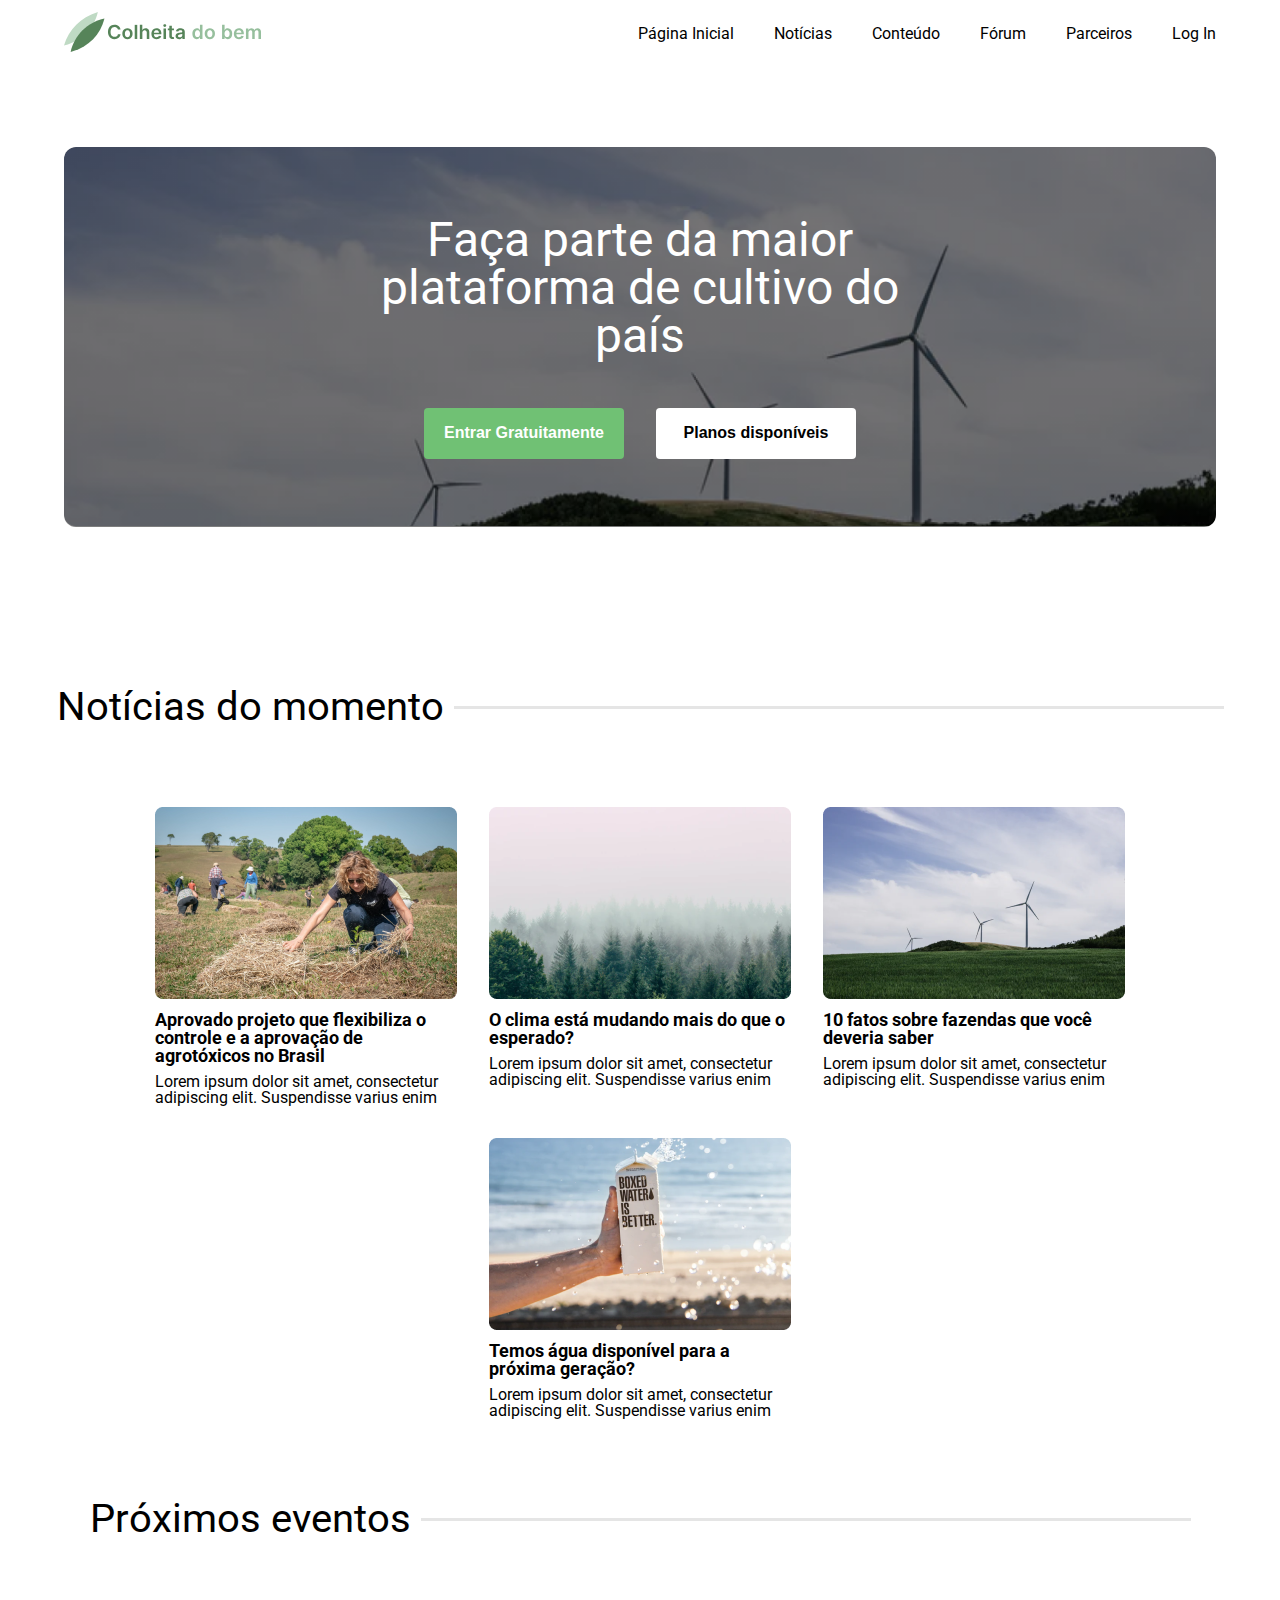
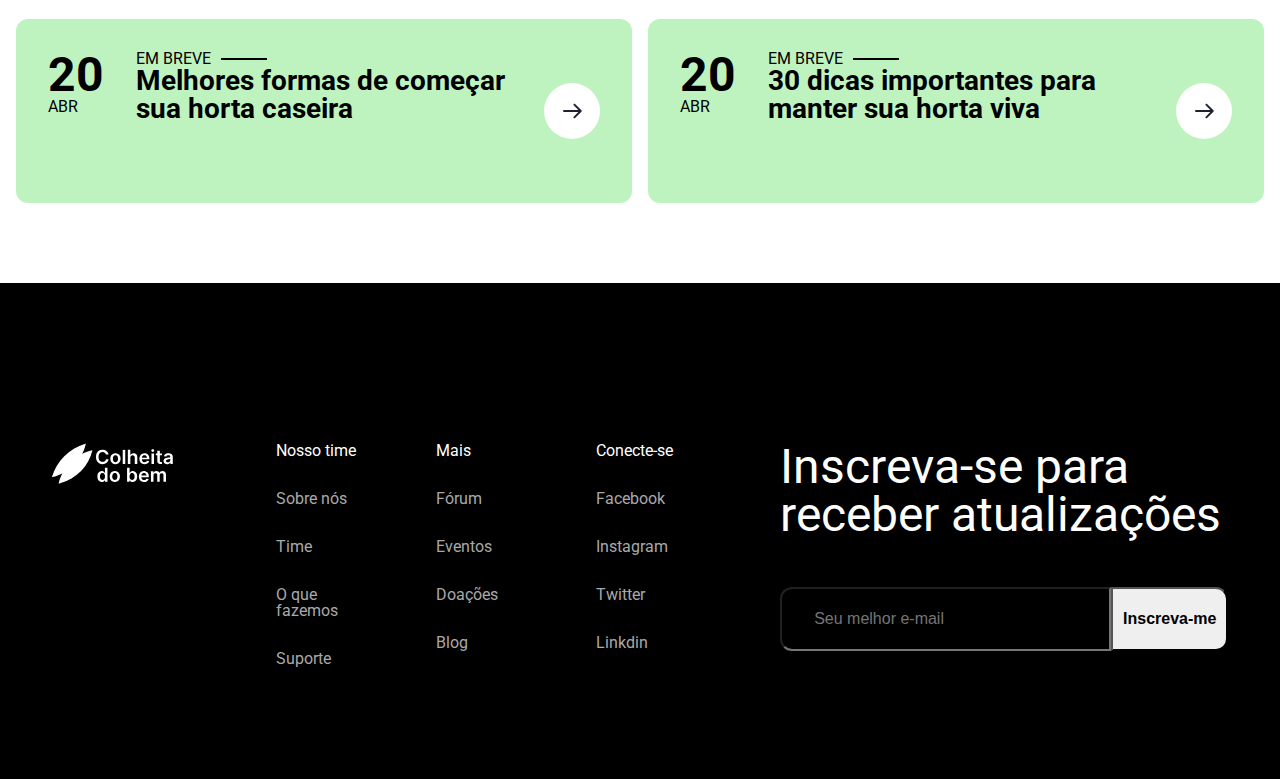
==== pages/about.html @ 33fb3754 "menu hamburger" ====
<!DOCTYPE html>
<html lang="pt-br">

<head>
    <meta charset="UTF-8">
    <meta http-equiv="X-UA-Compatible" content="IE=edge">
    <meta name="viewport" content="width=device-width, initial-scale=1.0">
    <title>Colheita do Bem</title>
    <link rel="preconnect" href="https://fonts.googleapis.com">
    <link rel="preconnect" href="https://fonts.gstatic.com" crossorigin>
    <link href="https://fonts.googleapis.com/css2?family=Roboto:ital,wght@0,300;0,700;1,300;1,700&display=swap"
        rel="stylesheet">
    <link rel="stylesheet" href="../style/reset.css">
    <link rel="stylesheet" href="../style/style.css">
    <link rel="stylesheet" href="../style/media.css">

</head>

<body>
    <section class="header">
        <header>
            <div class="logo">
                <img src="../assets/logo.svg" alt="Colheita do Bem">
            </div>
            <nav class="header__menu__wrapper">
                <ul class="header__menu">
                    <li class="header__menu__item">
                        <a href="../index.html">
                            Página Inicial
                        </a>    
                    </li>

                    <li class="header__menu__item">
                        <a href="">
                            Notícias
                        </a>
                      </li>

                    <li class="header__menu__item">
                        <a href="">
                            Conteúdo
                        </a>
                      </li>

                    <li class="header__menu__item">
                        <a href="">
                            Fórum
                        </a>
                      </li>

                    <li class="header__menu__item">
                        <a href="">
                            Parceiros
                        </a>
                      </li>

                    <a href="">
                        <li class="header__menu__item login">Log In</li>
                    </a>

                </ul>
            </nav>
            <nav class="hamburguer">
                <svg viewBox="0 0 100 80" width="20" height="20">
                    <rect width="100" height="10"></rect>
                    <rect y="30" width="100" height="10"></rect>
                    <rect y="60" width="100" height="10"></rect>
                </svg>
            </nav>
        </header>
    </section>
    <section class="planos__wrapper">
        <div class="planos">
            <h1>Faça parte da maior plataforma de cultivo do país</h1>
            <div class="planos__botoes">
                <button>
                    Entrar Gratuitamente
                </button>
                <button>
                    Planos disponíveis
                </button>
            </div>
        </div>
    </section>
    <section class="noticias__wrapper">
        <div class="noticias__header">
            <h1>
                Notícias do momento
            </h1>
            <hr width="60%" color="#E5E5E5">
        </div>
        <div class="noticias__thumb">
            <ul>
                <li>
                    <a href="">
                        <img src="../assets/thumbnail1.png" alt="">
                        <h2>Aprovado projeto que flexibiliza o controle e a aprovação de agrotóxicos no Brasil</h2>
                        <p>Lorem ipsum dolor sit amet, consectetur adipiscing elit. Suspendisse varius enim</p>
                    </a>
                </li>
                <li>
                    <a href="">
                        <img src="../assets/thumbnail2.png" alt="">
                        <h2>O clima está mudando mais do que o esperado? </h2>
                        <p>Lorem ipsum dolor sit amet, consectetur adipiscing elit. Suspendisse varius enim</p>
                    </a>
                </li>
                <li>
                    <a href="">
                        <img src="../assets/thumbnail3.png" alt="">
                        <h2>10 fatos sobre fazendas que você deveria saber</h2>
                        <p>Lorem ipsum dolor sit amet, consectetur adipiscing elit. Suspendisse varius enim</p>
                    </a>
                </li>
                <li>
                    <a href="">
                        <img src="../assets/thumbnail4.png" alt="">
                        <h2>Temos água disponível para a próxima geração?</h2>
                        <p>Lorem ipsum dolor sit amet, consectetur adipiscing elit. Suspendisse varius enim</p>
                    </a>
                </li>
            </ul>
        </div>
    </section>
    <section class="eventos__wrapper">
        <div class="eventos">
            <h1>
                Próximos eventos
            </h1>
            <hr width="60%" color="#E5E5E5">
        </div>
        <div class="eventos__cards">
            <div class="evento__cards__item">
                <div class="card__data">
                    <p class="card__data__dia">20</p>
                    <p class="card__data__mes">ABR</p>
                </div>
                <div class="card__evento">
                    <div class="embreve">
                        <p>EM BREVE</p>
                        <hr width="44px" color="#000">
                    </div>
                    <h2>Melhores formas de começar sua horta caseira</h2>
                </div>
                <div class="card__botao">
                    <img src="../assets/arrow-button.svg" alt="">
                </div>
            </div>
            <div class="evento__cards__item">
                <div class="card__data">
                    <p class="card__data__dia">20</p>
                    <p class="card__data__mes">ABR</p>
                </div>
                <div class="card__evento">
                    <div class="embreve">
                        <p>EM BREVE</p>
                        <hr width="44px" color="#000">
                    </div>
                    <h2>30 dicas importantes para manter sua horta viva</h2>
                </div>
                <div class="card__botao">
                    <img src="../assets/arrow-button.svg" alt="">
                </div>
            </div>
        </div>
    </section>
    <section class="footer">
        <div class="logo">
            <img src="../assets/logo-branco.svg" alt="">
        </div>
        <div class="mapa">
            <ul>
                <li>Nosso time</li>
                <li>Sobre nós</li>
                <li>Time</li>
                <li>O que fazemos</li>
                <li>Suporte</li>
            </ul>
            <ul>
                <li>Mais</li>
                <li>Fórum</li>
                <li>Eventos</li>
                <li>Doações</li>
                <li>Blog</li>
            </ul>
            <ul>
                <li>Conecte-se</li>
                <li>Facebook</li>
                <li>Instagram</li>
                <li>Twitter</li>
                <li>Linkdin</li>
            </ul>
        </div>
        <div class="newsletter">
            <h2>Inscreva-se para receber atualizações</h2>
            <div class="input">
                <input type="text" placeholder="Seu melhor e-mail">
                <button>Inscreva-me</button>
            </div>
        </div>
    </section>
</body>

</html>
---- style/style.css ----
body {
    font-family: 'Roboto', sans-serif;
}

.hamburguer,
.parallax_sobre-nos {
    display: none;
}

header {
    display: flex;
    width: 90%;
    height: 67px;
    justify-content: space-between;
    align-items: center;

}

.header {
    display: flex;
    justify-content: center;
}

.header__menu {
    display: flex;
    gap: 40px;
}

.header__menu__item {
    text-decoration: none;
    list-style: none;
    display: flex;
    align-items: center;
}

.header__menu__item.login a {
    background-color: black;
    color: #FFF;
    margin: 5px;
    border-radius: 5px;
    width: 104px;
    height: 43px;
    justify-content: center;
    align-items: center;

}

/* HERO */
.hero__wrapper {
    background-image: url('../assets/bg_image.png');
    height: 650px;
    background-size: cover;
    background-repeat: no-repeat;
    display: flex;
    flex-direction: column;
    justify-content: space-between;
    padding: 10em 5em;

}

.hero h1 {
    font-size: 64px;
    width: 640px;
    color: #FFF;
    font-weight: 700;
    margin-bottom: 100px;
}

.hero button {
    font-size: 16px;
    width: 164px;
    height: 51px;
    font-family: 'Roboto';
    border-radius: 4px;
}

.hero .hero__buttons {
    display: flex;
}

.hero button.play_video {
    background: none;
    color: #FFF;
    border: none;
    display: inline-flex;
    align-items: center;
    justify-content: center;
    gap: 4px;

}

.hero__line {
    display: flex;
    color: #FFF;
}

/* SOBRE NÓS  e APLICATIVO*/
.sobre-nos__wrapper,
.aplicativo__wrapper,
.aulas__wrapper,
.dashboard__wrapper,
.planos__wrapper {
    display: flex;
    justify-content: center;
    gap: 5%;
    padding: 5em 1em 5em 0;
    align-items: center;
}

.sobre-nos,
.aplicativo,
.aulas,
.dashboard {
    display: flex;
    height: fit-content;
    width: 60%;
}

.sobre-nos__textos h3,
.aplicativo__textos h3,
.aulas__textos h3 {
    font-size: 16px;
    font-weight: 700;
    margin-bottom: 32px;
}

.sobre-nos__textos h1,
.aplicativo__textos h1,
.aulas__textos h1,
.dashboard__textos h1 {
    font-size: 48px;
    font-weight: 700;
    margin-bottom: 32px;
}

.sobre-nos__textos p,
.aplicativo__textos p,
.aulas__textos p,
.dashboard__textos p {
    font-size: 16px;
}

.sobre-nos__textos button,
.aulas__textos button,
.planos__botoes button {
    background: #70C174;
    color: #FFF;
    border: none;
    width: 149px;
    height: 51px;
    font-size: 16px;
    border-radius: 4px;
    margin-top: 48px;
}

.sobre-nos__imagem,
.aplicativo__imagem,
.aulas__imagem,
.dashboard__imagem {
    display: flex;
}

.sobre-nos__imagem img,
.aplicativo__imagem img,
.dashboard__imagem img {
    width: 100%;
}

.aplicativo__wrapper {
    background-color: #EFF7F2;
    ;
}

.aplicativo__textos ul {
    border-left: 2px solid grey;
    display: flex;
    gap: 20px;
    flex-direction: column;
    padding-left: 10px;
}

.aplicativo__textos img {
    color: #FFF;
    background-color: #83D187;
    height: 18px;
    padding: 5px;
    border-radius: 4px;
}

.aplicativo__textos li {
    display: flex;
    gap: 10px;
}

.aplicativo__textos__item h4 {
    font-weight: 700;
    font-size: 24px;
}

.aplicativo__textos__item span {
    font-size: 16px;
}

.aplicativo__textos h1 {
    margin-bottom: 74px;
}

.aplicativo__textos p {
    margin-bottom: 32px;
}

.respiro {
    margin-right: 4px;
}

.aulas__textos ul {
    display: flex;
    gap: 10px;
}

.aulas__textos li {
    color: #FFF;
}

.aulas__textos h1 {
    width: 60%;
}

.aula1 {
    background-image: linear-gradient(rgba(0, 0, 0, 0.5),
            rgba(0, 0, 0, 0.5)), url(../assets/aula1.png);
}

.aula2 {
    background-image: linear-gradient(rgba(0, 0, 0, 0.5),
            rgba(0, 0, 0, 0.5)), url(../assets/aula2.png);
}

.aula3 {
    background-image: linear-gradient(rgba(0, 0, 0, 0.5),
            rgba(0, 0, 0, 0.5)), url(../assets/aula3.png);
}

.aulas {
    width: 90%;
}

.aulas__textos__item {
    border-radius: 5px;
    background-size: cover;
    background-repeat: no-repeat;
    height: 421px;
    padding: 6em 4em;
    display: flex;
    flex-direction: column;
    justify-content: space-evenly;
}

.aulas__textos__item h4 {
    font-size: 28px;
    font-weight: 700;
    margin-bottom: 16px;
}

.aulas__textos__item p {
    font-size: 16px;
}

/* DASHBOARD */
.dashboard__wrapper {
    background-color: #000;
    color: #FFF;
    justify-content: space-between;
}

.dashboard {
    justify-content: space-around;
    width: 100%;
}

.dashboard__textos {
    display: flex;
    flex-direction: column;
    justify-content: space-evenly;
}

.dashboard__textos p {
    width: 80%;
    color: grey;
}

.dashboard__textos ul {
    display: flex;
    flex-wrap: wrap;
    width: 80%;
    gap: 2em;
}

.dashboard__textos li {
    display: flex;
    align-items: center;
    margin: 1em 0;
}

.dashboard___item__spam {
    width: 16px;
    height: 16px;
    border-radius: 5px;
}

.spam1 {
    background-color: #70C174;
}

.spam2 {
    background-color: #AC94F1;
}

.spam3 {
    background-color: #F9CF64;
}

.spam4 {
    background-color: #F38FBF;
}

.spam5 {
    background-color: #FFF0CA;
    ;
}

/* PLANOS */
.planos__wrapper {
    width: 100%;
}

.planos {
    background-image: linear-gradient(rgba(0, 0, 0, 0.5),
            rgba(0, 0, 0, 0.5)), url('../assets/foto_planos.png');
    width: 1280px;
    height: 380px;
    display: flex;
    flex-direction: column;
    justify-content: center;
    align-items: center;
    border-radius: 12px;
    width: 90%;
    background-size: cover;
    background-repeat: no-repeat;
}

.planos h1 {
    font-size: 48px;
    color: #FFF;
    width: 50%;
    text-align: center;
}

.planos__botoes {
    display: flex;
    gap: 2em;
}

.planos__botoes button {
    font-weight: 700;
    width: 200px;
    height: 51px;
}

.planos__botoes button:last-child {
    background-color: #FFF;
    color: #000;
    width: 200px;
    height: 51px;
}

.planos__botoes button {
    font-weight: 700;
    width: 200px;
    height: 51px;
}

/* NOTICIAS */
.noticias__header,
.eventos {
    display: flex;
    justify-content: center;
    align-items: center;
    gap: 10px;
    margin: 5em 0;
}

.noticias__header h1,
.eventos h1 {
    font-size: 40px;
}

.noticias__header hr,
.eventos hr {
    height: 1px;
    display: flex;
    justify-content: center;
    align-items: center;
    margin: 0;
}

.noticias__thumb ul {
    display: flex;
    gap: 2em;
    justify-content: center;
    flex-wrap: wrap;
}

.noticias__thumb ul li {
    width: 302px;
}

.noticias__thumb ul li a, .sobre-nos__textos a, .header__menu a{
    text-decoration: none;
    color: #000;
}
.header__menu a{
    display: flex;
}

.noticias__thumb ul li a h2 {
    font-weight: 700;
    font-size: 18px;
    margin: 0.5em 0;
}

/* EVENTOS */
.eventos__wrapper {
    margin-bottom: 5em;
}

.eventos__cards {
    display: flex;
    justify-content: space-evenly;
    gap: 1em;
    margin: 1em;
}

.evento__cards__item {
    background-color: #BEF3C0;
    width: 620px;
    height: 120px;
    display: flex;
    justify-content: space-around;
    align-content: center;
    padding: 2em;
    gap: 2em;
    border-radius: 12px;
}

.card__botao {
    align-items: center;
    display: flex;
}

.card__data__dia {
    font-size: 48px;
    font-weight: 700;
}

.card__data__mes {
    font-size: 16px;
}

.card__evento .embreve {
    display: flex;
    align-items: center;
    gap: 10px;
}

.card__evento .embreve p {
    font-size: 16px;
}

.card__evento h2 {
    font-size: 28px;
    font-weight: 700;
}

.embreve hr {
    margin: 0;
}

/* FOOTER */
.footer {
    background: #000;
    color: white;
    display: flex;
    justify-content: space-around;
    padding-bottom: 5em;
    align-items: flex-start;
    padding-top: 10em;
}

.mapa {
    display: flex;
    gap: 5em;
    color: darkgrey;
}

.mapa ul li:first-child {
    color: #FFF;
}

.mapa ul li {
    margin-bottom: 2em;
    width: 80px;
}

.newsletter {
    width: 35%;
}

.newsletter h2 {
    font-size: 48px;
}

.newsletter .input {
    width: 100%;
    height: 64px;
    display: flex;
    margin: 3em 0;
}

.newsletter input {
    width: 350px;
    background: none;
    padding: 0 2em;
    border-radius: 12px 0 0 12px;
    font-size: 16px;
}

.newsletter button {
    width: 150px;
    border-radius: 0 12px 12px 0;
    font-size: 16px;
    font-weight: 700;
}
---- style/media.css ----
@media (max-width: 1199px) {
    .footer {
        margin: 1em 0 0;
        flex-direction: row;
    }

    .dashboard__wrapper {
        padding: 4em 2em;
    }
}

/* notebook */
@media (max-width: 991px) {
    .sobre-nos {
        width: 100%;
    }

    .sobre-nos__textos {
        width: fit-content;
        margin-right: 1em;
    }

    /* H1 */
    .sobre-nos__textos h1 {
        font-size: 36px;
    }

    .header .logo {
        width: 120px;
    }

    img {
        width: 100%;
    }

    .play_video img {
        width: fit-content;
    }

    .hero h1 {
        width: fit-content;
    }

    .hero__line hr {
        height: 1px;
        margin: 0.5em;
        width: 100%;
    }

    .aulas__textos ul {
        flex-wrap: wrap;
    }

    .aulas__textos__item {
        padding: 1.5em 1em;
        width: 220px;
        height: 300px;
    }

    .aplicativo__textos ul li img {
        width: fit-content;
    }

    .aplicativo__textos h1 {
        font-size: 36px;
        width: fit-content;
        margin: 0 0 1em;
    }

    .dashboard__textos__item,
    .header__menu__item {
        font-size: 12px;
    }

    .aulas__textos h1 {
        font-size: 36px;
        width: fit-content;
    }

    .dashboard__textos ul {
        gap: 0.5em;
    }

    .aulas {
        width: 100%;
    }

    .eventos hr,
    .noticias__header hr {
        width: 100px;
    }

    .newsletter h2 {
        font-size: 28px;
    }

    .input input {
        width: 130px;
    }

}

/* tablet */
@media (max-width: 767px) {
    .header__menu__wrapper{
        display: block;
    }
    .header__menu__item {
        font-size: 12px;
    }

    .sobre-nos__imagem {
        display: none;
    }

    .header__menu {
        position: fixed;
        transform: translateY(-100%);
        transition: transform 0.2s;
        top: 0;
        left: 0;
        right: 0;
        bottom: 0;
        z-index: 1;
        background-color:rgba(0, 0, 0, 0.9);
        padding-top: 4rem;
    }
    .header__menu__item a{
        color: #FFF;
        font-size: 24px;
    }
    .header__menu__item.login a{
        background: none;
    }

    .hamburguer {
        display: block;
        cursor: pointer;
        z-index: 2;
    }

    .hamburguer button {
        border: none;
        background: none;
    }

    .closeIcon {
        display: none;
        color: #FFF;
    }

    .showMenu {
        transform: translateY(0);
        display: flex;
        flex-direction: column;
        align-items: center;
    }

    .aulas__textos ul {
        flex-direction: column;
    }
    .aulas__textos ul li {
        width: fit-content;
    }

    .footer {
        padding: 1em;
        flex-direction: column;
        gap: 1em;
    }

    .newsletter {
        width: 100%;
    }

    .newsletter h2 {
        font-size: 30px;
    }

    .aplicativo__wrapper {
        background-image: linear-gradient(rgba(0, 0, 0, 0.5),
                rgba(0, 0, 0, 0.5)), url('../assets/fotos_aplicativo.png');
        padding: 1em;
        background-repeat: no-repeat;
        background-size: cover;
    }

    .aplicativo__imagem img {
        display: none;
    }

}

/* celular */
@media (max-width: 576px) {
    .hamburguer {
        display: block;
    }

    .hero__wrapper {
        padding: 4em 1em 2em 1em;
        height: 400px;
    }

    .hero h1,
    .sobre-nos__textos h1,
    .aplicativo__textos h1,
    .aulas__textos h1,
    .dashboard__textos h1,
    .planos h1,
    .noticias__header h1,
    .eventos h1 {
        font-size: 24px;
        width: 70%;
        margin-bottom: 1em;
    }

    .hero h1 {
        margin-bottom: 3em;
        width: 80%;
    }

    .hero__buttons {
        flex-direction: column;
        width: fit-content;
    }

    .hero__line {
        align-items: center;
    }

    .hero__line p,
    .aplicativo__textos p,
    .aulas__textos p,
    .dashboard__textos p {
        font-size: 12px;
    }

    /* SOBRE NOS*/
    .sobre-nos__wrapper {
        padding: 2em 0;
        flex-direction: column;
        align-items: baseline;
    }

    .respiro hr {
        width: 2em;
    }

    .sobre-nos {
        width: 90%;
        margin: 0;
    }

    .sobre-nos__textos h1 {
        margin: 0 0 1em;
        width: fit-content;
    }

    .sobre-nos__textos p {
        font-size: 14px;
    }

    /* APLICATIVO */
    .aplicativo {
        width: fit-content;
        color: #FFF;
    }

    .aplicativo .respiro {
        display: none;
    }

    .aplicativo__textos__item h4,
    .aulas__textos__item h4 {
        font-size: 18px;
    }

    .aplicativo__textos__item span,
    .aulas__textos__item p {
        font-size: 14px;
    }

    /* AULAS */
    .aulas__wrapper {
        margin: 0;
        padding: 1em 0;
        justify-content: flex-start;
    }

    .aulas__textos__item {
        padding: 1em;
        height: fit-content;
        align-items: center;
    }

    .aulas__textos__item button {
        margin: 0;
        width: fit-content;
        height: fit-content;
        padding: 0.5em 1em;

    }

    /* DASHBOARD */
    .dashboard,
    .dashboard__textos ul {
        flex-direction: row;
        flex-wrap: wrap;
    }

    .dashboard__wrapper {
        padding: 3em 0;
    }

    .dashboard__textos {
        padding: 0 1em;
    }

    .dashboard__textos ul {
        gap: 0.5em;
    }

    .dashboard__textos__item {
        margin: 0;
        font-size: 12px;
    }

    .dashboard__imagem {
        width: 70%;
    }

    .planos__wrapper {
        padding: 1em 0;
    }

    .planos {
        height: fit-content;
        padding: 1.5em 0;
        width: 300px;
    }

    .planos__botoes {
        flex-direction: column;
        gap: 0
    }

    .planos__botoes button {
        margin-top: 1em;
    }

    /* NOTICIAS */
    .noticias__header {
        margin: 1em;
    }

    .noticias__header h1 {
        margin: 0;
    }

    .noticias__header hr {
        width: 44px;
    }

    .noticias__thumb {
        display: flex;
        width: 100%;
        flex-direction: column;
    }

    /* EVENTOS */
    .eventos {
        margin: 2em 1em 0;
    }

    .eventos hr {
        width: 150px;
    }

    .eventos__cards {
        flex-direction: column;
        align-items: center;
    }

    .evento__cards__item {
        width: fit-content;
        height: fit-content;
        margin: 1em;
    }

    .card__data__dia {
        font-size: 28px;
    }

    .card__evento h2 {
        font-size: 18px;
    }

    /* FOOTER */
    .mapa {
        gap: 15%;
    }

    .mapa ul li {
        font-size: 12px
    }

    .newsletter h2 {
        width: fit-content;
        font-size: 24px;
    }

    .newsletter .input {
        height: 45px;
        margin: 1em 0;
    }

    .input input {
        padding: 0 1em;
        font-size: 14px;
        width: 120px;
    }

    .input button {
        width: 120px;
    }

    .evento__cards__item {
        gap: 0.5em;
        margin: 0.5em;
    }

    .card__evento {
        width: 150px;
    }

    .embreve hr {
        width: 30px;
    }

    .card__botao {
        width: 40px;
    }
}
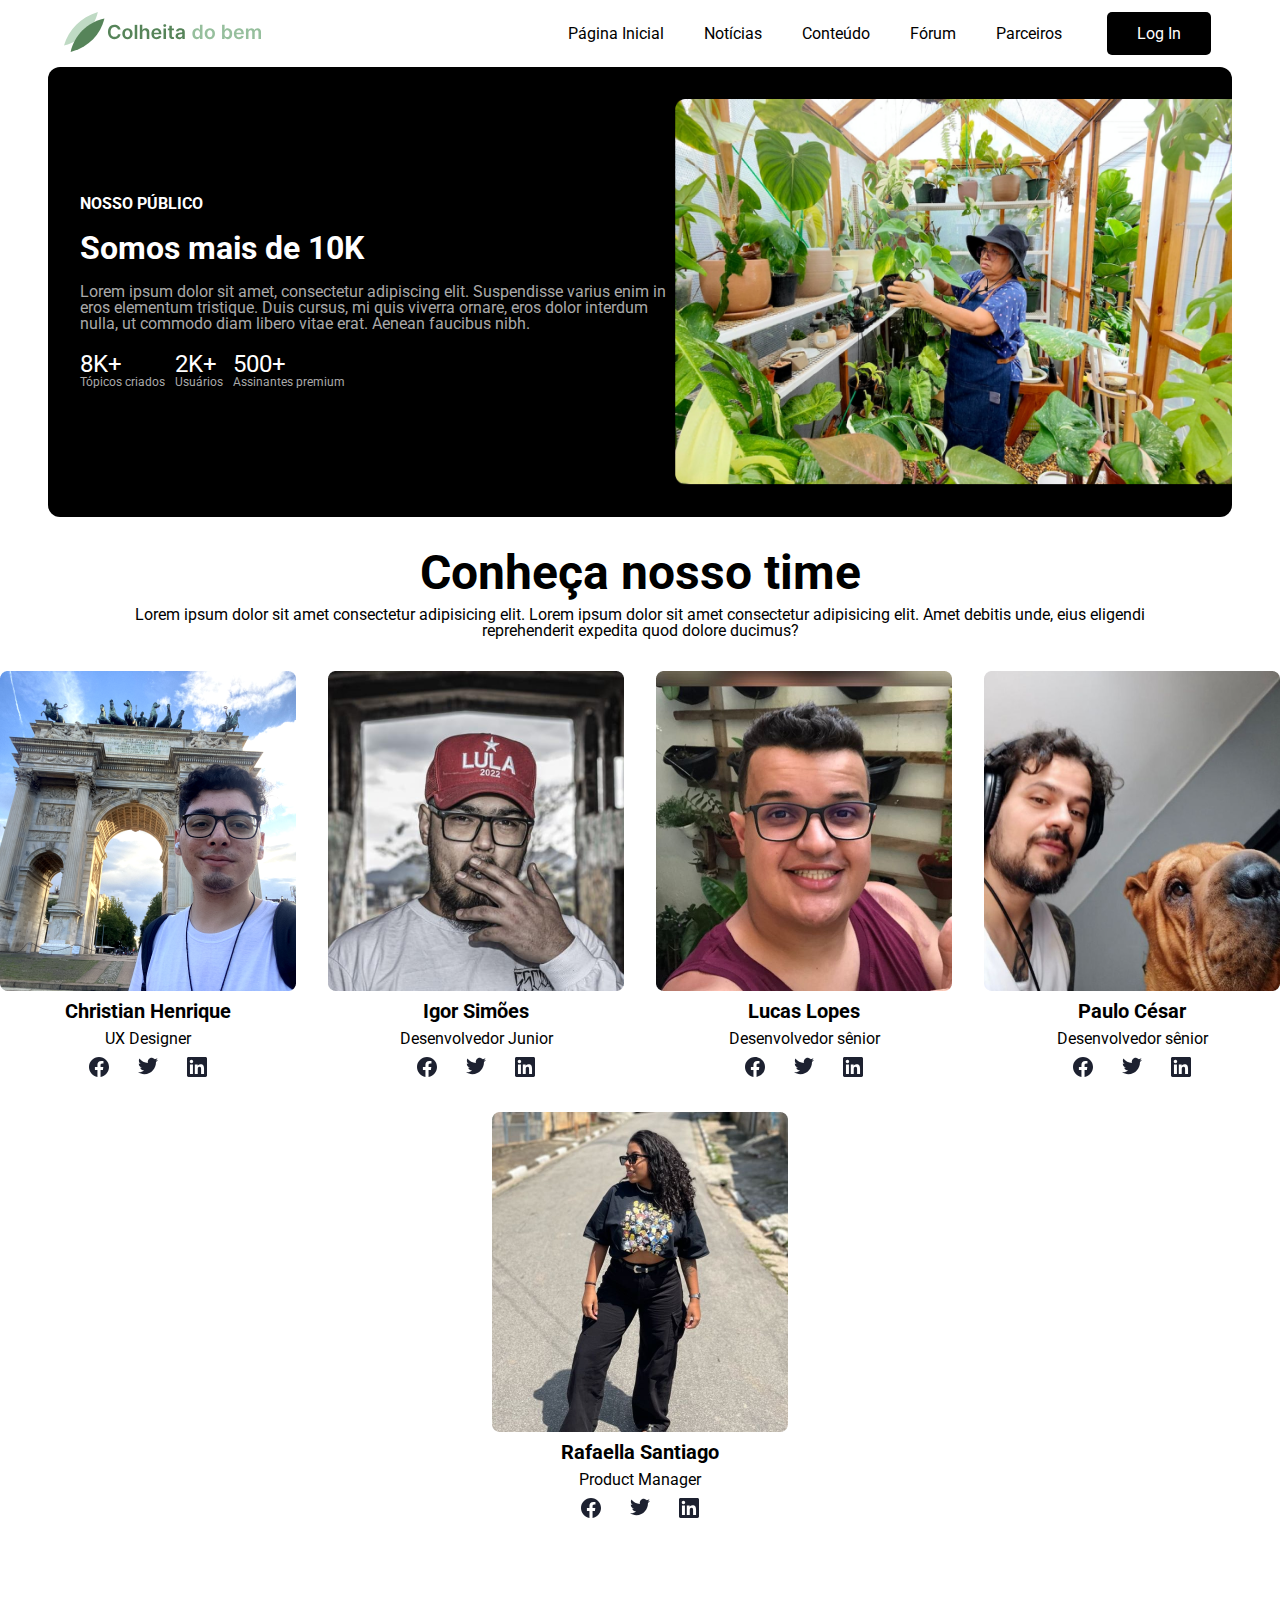
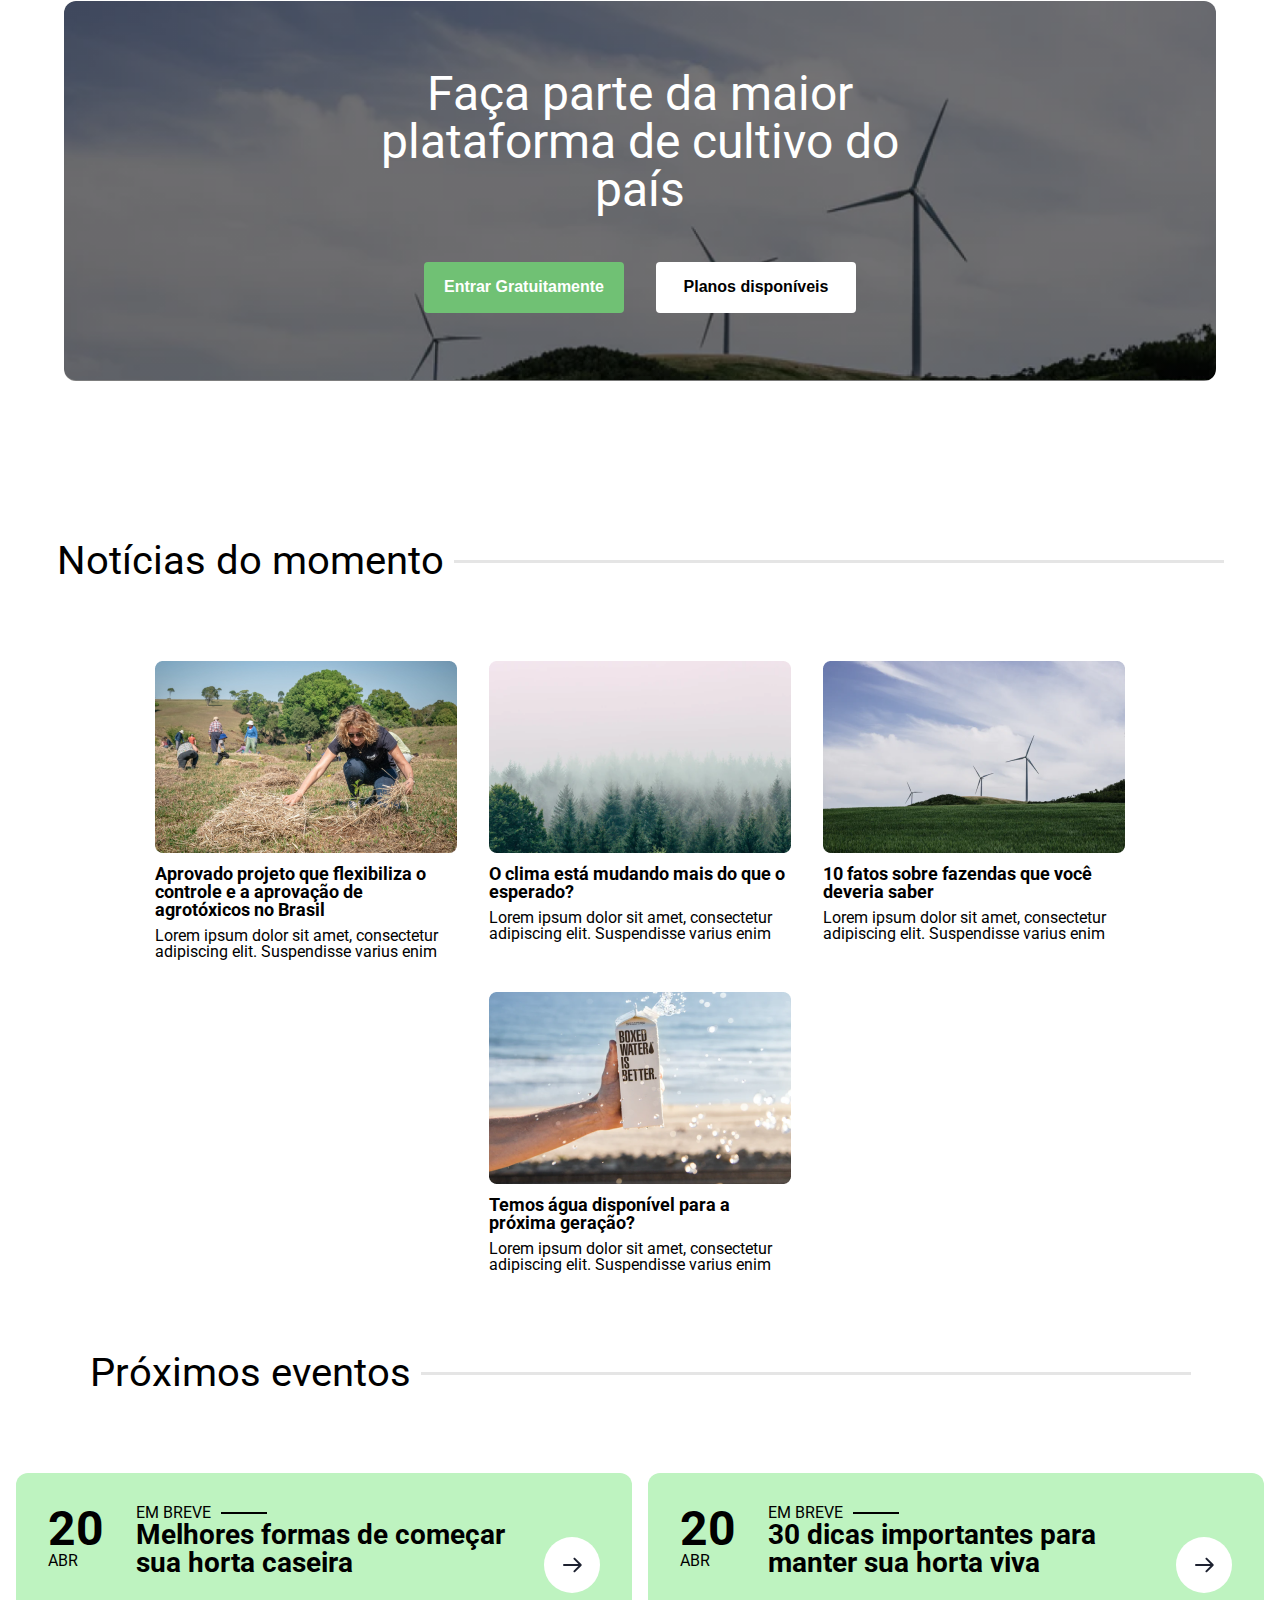
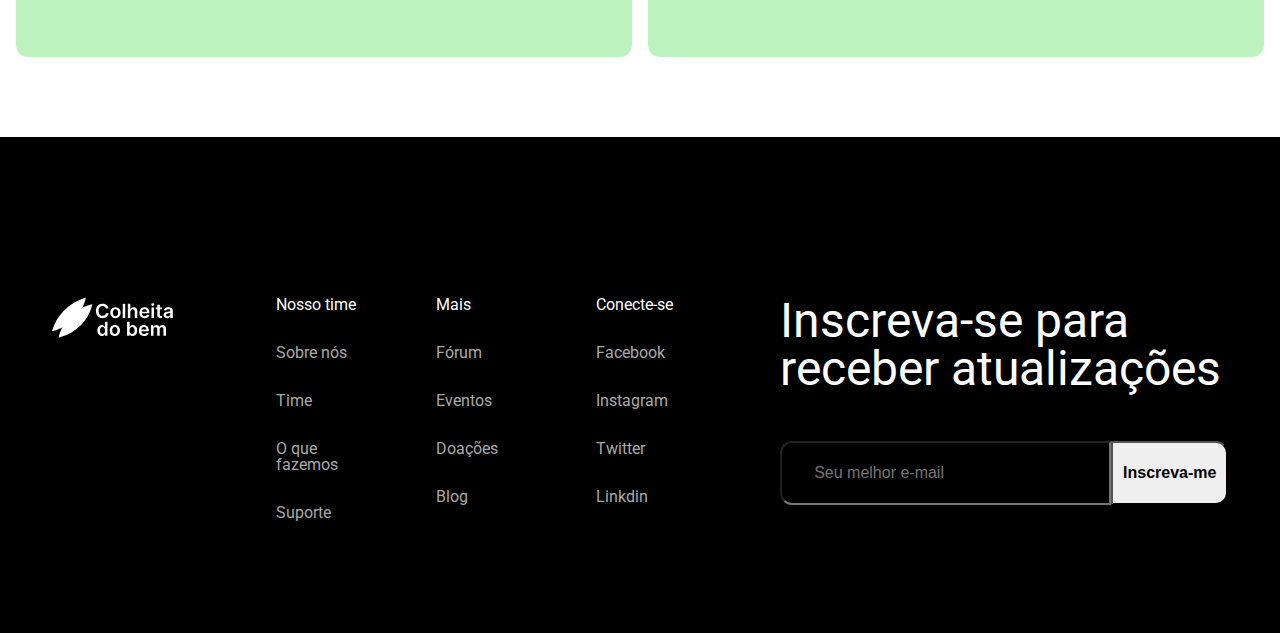
==== commit ffbdafb2: "pagina sobre nós" ====
--- a/pages/about.html
+++ b/pages/about.html
@@ -13,6 +13,7 @@
     <link rel="stylesheet" href="../style/reset.css">
     <link rel="stylesheet" href="../style/style.css">
     <link rel="stylesheet" href="../style/media.css">
+    <link rel="stylesheet" href="../style/about.css">
 
 </head>
 
@@ -20,55 +21,165 @@
     <section class="header">
         <header>
             <div class="logo">
-                <img src="../assets/logo.svg" alt="Colheita do Bem">
+                <a href="../index.html">
+                    <img src="../assets/logo.svg" alt="Colheita do Bem">
+                </a>
             </div>
             <nav class="header__menu__wrapper">
                 <ul class="header__menu">
                     <li class="header__menu__item">
                         <a href="../index.html">
                             Página Inicial
-                        </a>    
-                    </li>
-
-                    <li class="header__menu__item">
-                        <a href="">
+                        </a>
+                    </li>
+
+                    <li class="header__menu__item">
+                        <a href="#">
                             Notícias
                         </a>
-                      </li>
-
-                    <li class="header__menu__item">
-                        <a href="">
+                    </li>
+
+                    <li class="header__menu__item">
+                        <a href="#">
                             Conteúdo
                         </a>
-                      </li>
-
-                    <li class="header__menu__item">
-                        <a href="">
+                    </li>
+
+                    <li class="header__menu__item">
+                        <a href="#">
                             Fórum
                         </a>
-                      </li>
-
-                    <li class="header__menu__item">
-                        <a href="">
+                    </li>
+
+                    <li class="header__menu__item">
+                        <a href="#">
                             Parceiros
                         </a>
-                      </li>
-
-                    <a href="">
-                        <li class="header__menu__item login">Log In</li>
-                    </a>
+                    </li>
+
+                    <li class="header__menu__item login">
+                            <a href="#">
+                            Log In
+                        </a>
+                        </li>
 
                 </ul>
             </nav>
             <nav class="hamburguer">
-                <svg viewBox="0 0 100 80" width="20" height="20">
-                    <rect width="100" height="10"></rect>
-                    <rect y="30" width="100" height="10"></rect>
-                    <rect y="60" width="100" height="10"></rect>
-                </svg>
+                <button>
+                    <i class="menuIcon material-icons">menu</i>
+                    <i class="closeIcon material-icons">close</i>
+                </button>
             </nav>
         </header>
     </section>
+
+    <section class="publico__wrapper">
+        <div class="publico">
+            <div class="publico__textos">
+                <h3>NOSSO PÚBLICO</h3>
+                <h1>Somos mais de 10K</h1>
+                <p>Lorem ipsum dolor sit amet, consectetur adipiscing elit. Suspendisse varius enim in eros elementum
+                    tristique. Duis cursus, mi quis viverra ornare, eros dolor interdum nulla, ut commodo diam libero
+                    vitae erat. Aenean faucibus nibh.</p>
+                <ul>
+                    <li><p>8K+</p><span>Tópicos criados</span></li>
+                    <li><p>2K+</p><span>Usuários</span></li>
+                    <li><p>500+</p><span>Assinantes premium</span></li>
+                </ul>
+            </div>
+            <div class="publico__imagem">
+                <img src="../assets/publico.png" alt="">
+            </div>
+
+        </div>
+    </section>
+
+
+    <section class="time__wrapper">
+        <div class="time">
+            <div class="time__textos">
+                <h1>Conheça nosso time</h1>
+                <p>Lorem ipsum dolor sit amet consectetur adipisicing elit. Lorem ipsum dolor sit amet consectetur
+                    adipisicing elit. Amet debitis unde, eius eligendi reprehenderit expedita quod dolore ducimus?</p>
+            </div>
+            <div class="time__thumb">
+                <ul>
+                    <li>
+                        <img src="../assets/christian.png" alt="">
+                        <div class="time__thumb__nome">
+                            Christian Henrique
+                        </div>
+                        <div class="time__thumb__cargo">
+                            UX Designer
+                        </div>
+                        <div class="time__thumb__links">
+                            <a href="#"><img src="../assets/facebook.svg" alt=""></a>
+                            <a href="#"><img src="../assets/twitter.svg" alt=""></a>
+                            <a href="#"><img src="../assets/linkedin.svg" alt=""></a>
+                        </div>
+                    </li>
+                    <li>
+                        <img src="../assets/igor.png" alt="">
+                        <div class="time__thumb__nome">
+                            Igor Simões
+                        </div>
+                        <div class="time__thumb__cargo">
+                            Desenvolvedor Junior
+                        </div>
+                        <div class="time__thumb__links">
+                            <a href="#"><img src="../assets/facebook.svg" alt=""></a>
+                            <a href="#"><img src="../assets/twitter.svg" alt=""></a>
+                            <a href="#"><img src="../assets/linkedin.svg" alt=""></a>
+                        </div>
+                    </li>
+                    <li>
+                        <img src="../assets/lucas.png" alt="">
+                        <div class="time__thumb__nome">
+                            Lucas Lopes
+                        </div>
+                        <div class="time__thumb__cargo">
+                            Desenvolvedor sênior
+                        </div>
+                        <div class="time__thumb__links">
+                            <a href="#"><img src="../assets/facebook.svg" alt=""></a>
+                            <a href="#"><img src="../assets/twitter.svg" alt=""></a>
+                            <a href="#"><img src="../assets/linkedin.svg" alt=""></a>
+                        </div>
+                    </li>
+                    <li>
+                        <img src="../assets/paulo.png" alt="">
+                        <div class="time__thumb__nome">
+                            Paulo César
+                        </div>
+                        <div class="time__thumb__cargo">
+                            Desenvolvedor sênior
+                        </div>
+                        <div class="time__thumb__links">
+                            <a href="#"><img src="../assets/facebook.svg" alt=""></a>
+                            <a href="#"><img src="../assets/twitter.svg" alt=""></a>
+                            <a href="#"><img src="../assets/linkedin.svg" alt=""></a>
+                        </div>
+                    </li>
+                    <li>
+                        <img src="../assets/rafaela.png" alt="">
+                        <div class="time__thumb__nome">
+                            Rafaella Santiago
+                        </div>
+                        <div class="time__thumb__cargo">
+                            Product Manager
+                        </div>
+                        <div class="time__thumb__links">
+                            <a href="#"><img src="../assets/facebook.svg" alt=""></a>
+                            <a href="#"><img src="../assets/twitter.svg" alt=""></a>
+                            <a href="#"><img src="../assets/linkedin.svg" alt=""></a>
+                        </div>
+                    </li>
+                </ul>
+            </div>
+        </div>
+    </section>
+
     <section class="planos__wrapper">
         <div class="planos">
             <h1>Faça parte da maior plataforma de cultivo do país</h1>
@@ -199,6 +310,8 @@
             </div>
         </div>
     </section>
+
+    <script type="text/javascript" src="../script/script.js"></script>
 </body>
 
 </html>--- a/style/media.css
+++ b/style/media.css
@@ -48,12 +48,15 @@
     }
 
     .aulas__textos ul {
+        width: fit-content;
         flex-wrap: wrap;
+        width: 100%;
+        justify-content: center;
     }
 
     .aulas__textos__item {
         padding: 1.5em 1em;
-        width: 220px;
+        width: 280px;
         height: 300px;
     }
 
--- a/style/about.css
+++ b/style/about.css
@@ -0,0 +1,101 @@
+
+/* PUBLICO */
+.publico__wrapper{
+    display: flex;
+    justify-content: center;
+}
+.publico {
+    background-color: #000;
+    color: #FFF;
+    display: flex;
+    width: 90%;
+    border-radius: 12px;
+    padding: 2em 0 2em 2em;
+}
+.publico__textos{
+    width: 60%;
+    display: flex;
+    flex-direction: column;
+    justify-content: center;
+    gap: 20px;
+}
+.publico__textos h3{
+    font-weight: 700;
+}
+.publico__textos h1 {
+    font-size: 32px;
+    font-weight: 700;
+}
+.publico__textos p {
+    color: darkgrey;
+}
+.publico__textos ul {
+    display: flex;
+    gap: 10px;
+}
+.publico__textos ul li{
+    display: flex;
+    flex-direction: column;
+}
+.publico__textos ul li p {
+    font-size: 24px;
+    color: #FFF;
+}
+.publico__textos ul li span {
+    font-size: 12px;
+    color: darkgrey;
+}
+.publico__imagem{
+    display: flex;
+}
+.publico__imagem img {
+width: 100%;
+}
+
+
+
+
+
+
+
+/* CONHEÇA O TIME */
+.time__textos{
+    display: flex;
+    flex-direction: column;
+    align-items: center;
+    gap: 10px;
+    margin: 2em 0;
+}
+
+.time__textos h1 {
+    font-size: 48px;
+    font-weight: 700;
+}
+.time__textos p {
+    text-align: center;
+    width: 80%;
+}
+.time__thumb ul {
+    display: flex;
+    flex-wrap: wrap;
+    gap: 2em;
+    justify-content: center;
+}
+
+.time__thumb ul li {
+    display: flex;
+    flex-direction: column;
+    align-items: center;
+    gap: 10px;  
+}
+
+.time__thumb__nome {
+    font-size: 20px;
+    font-weight: 700;
+}
+
+.time__thumb__links{
+    width: 50%;
+    display: flex;
+    justify-content: space-around;
+}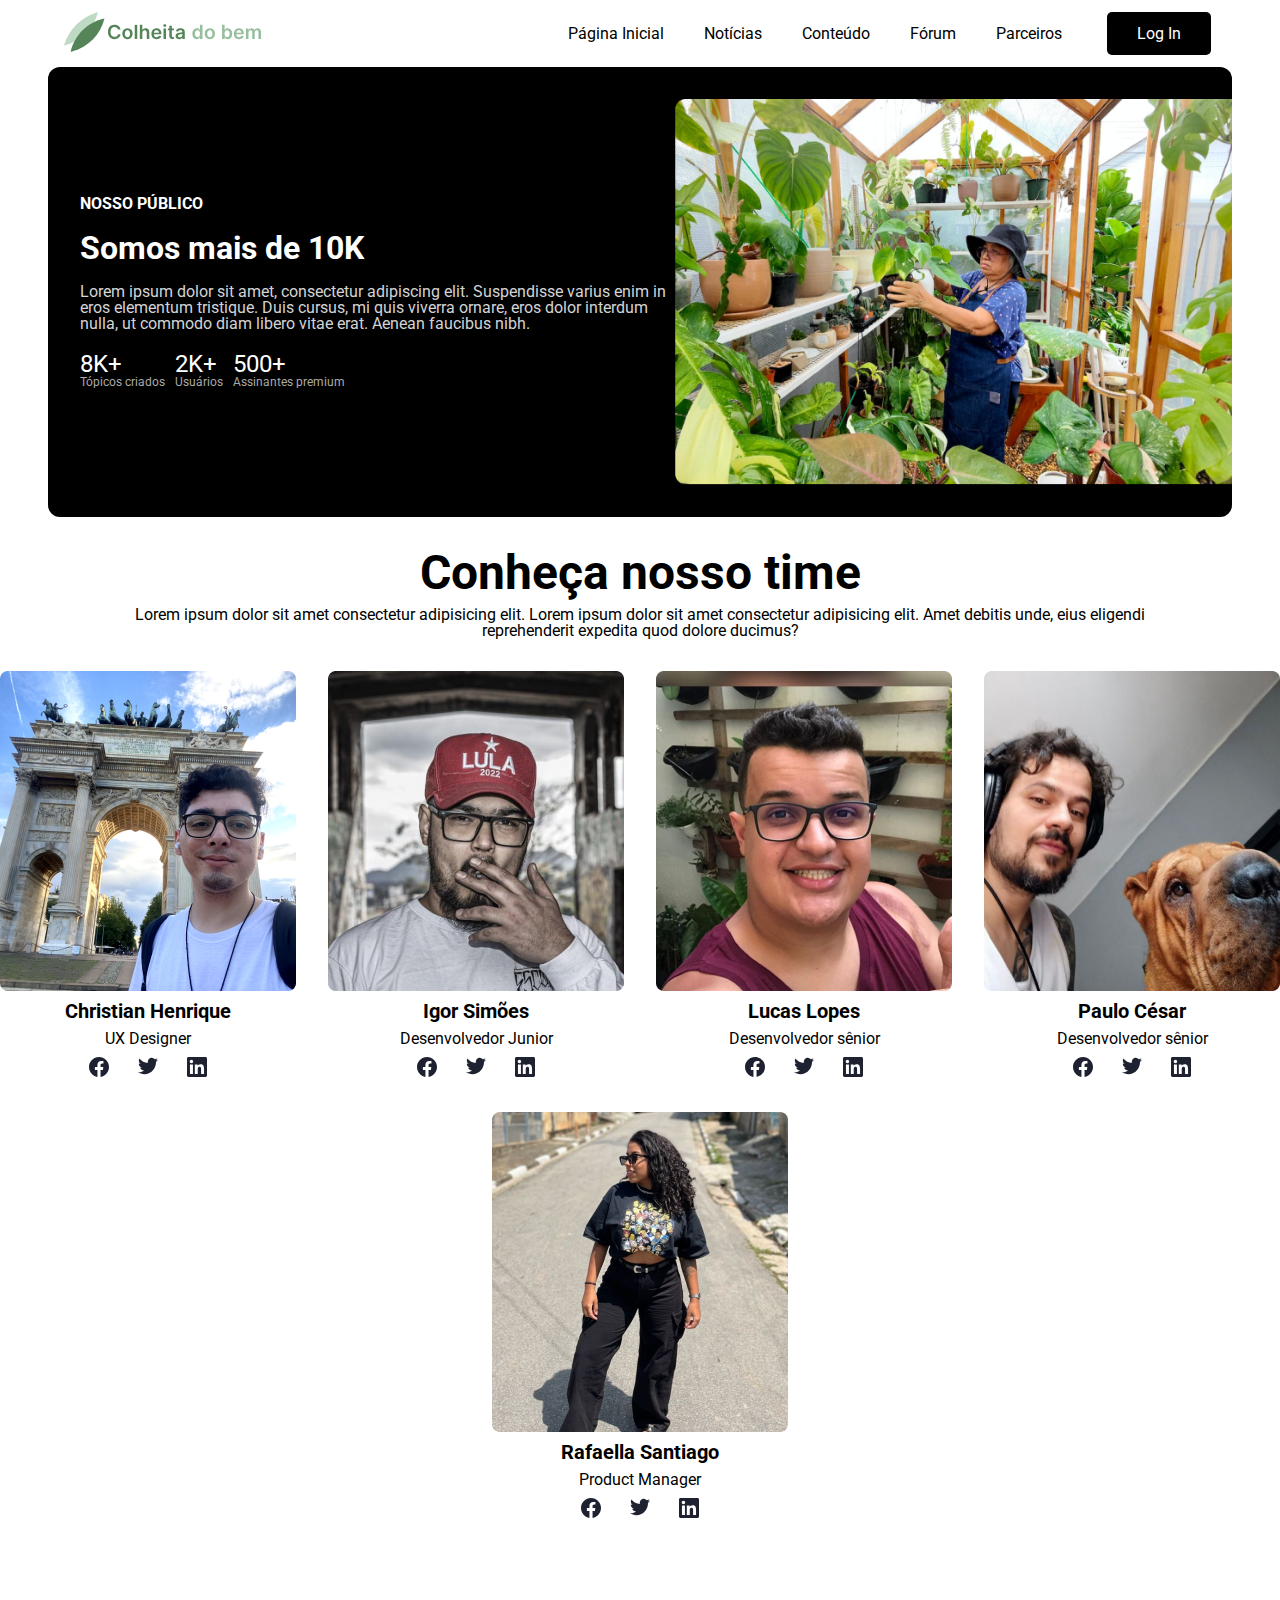
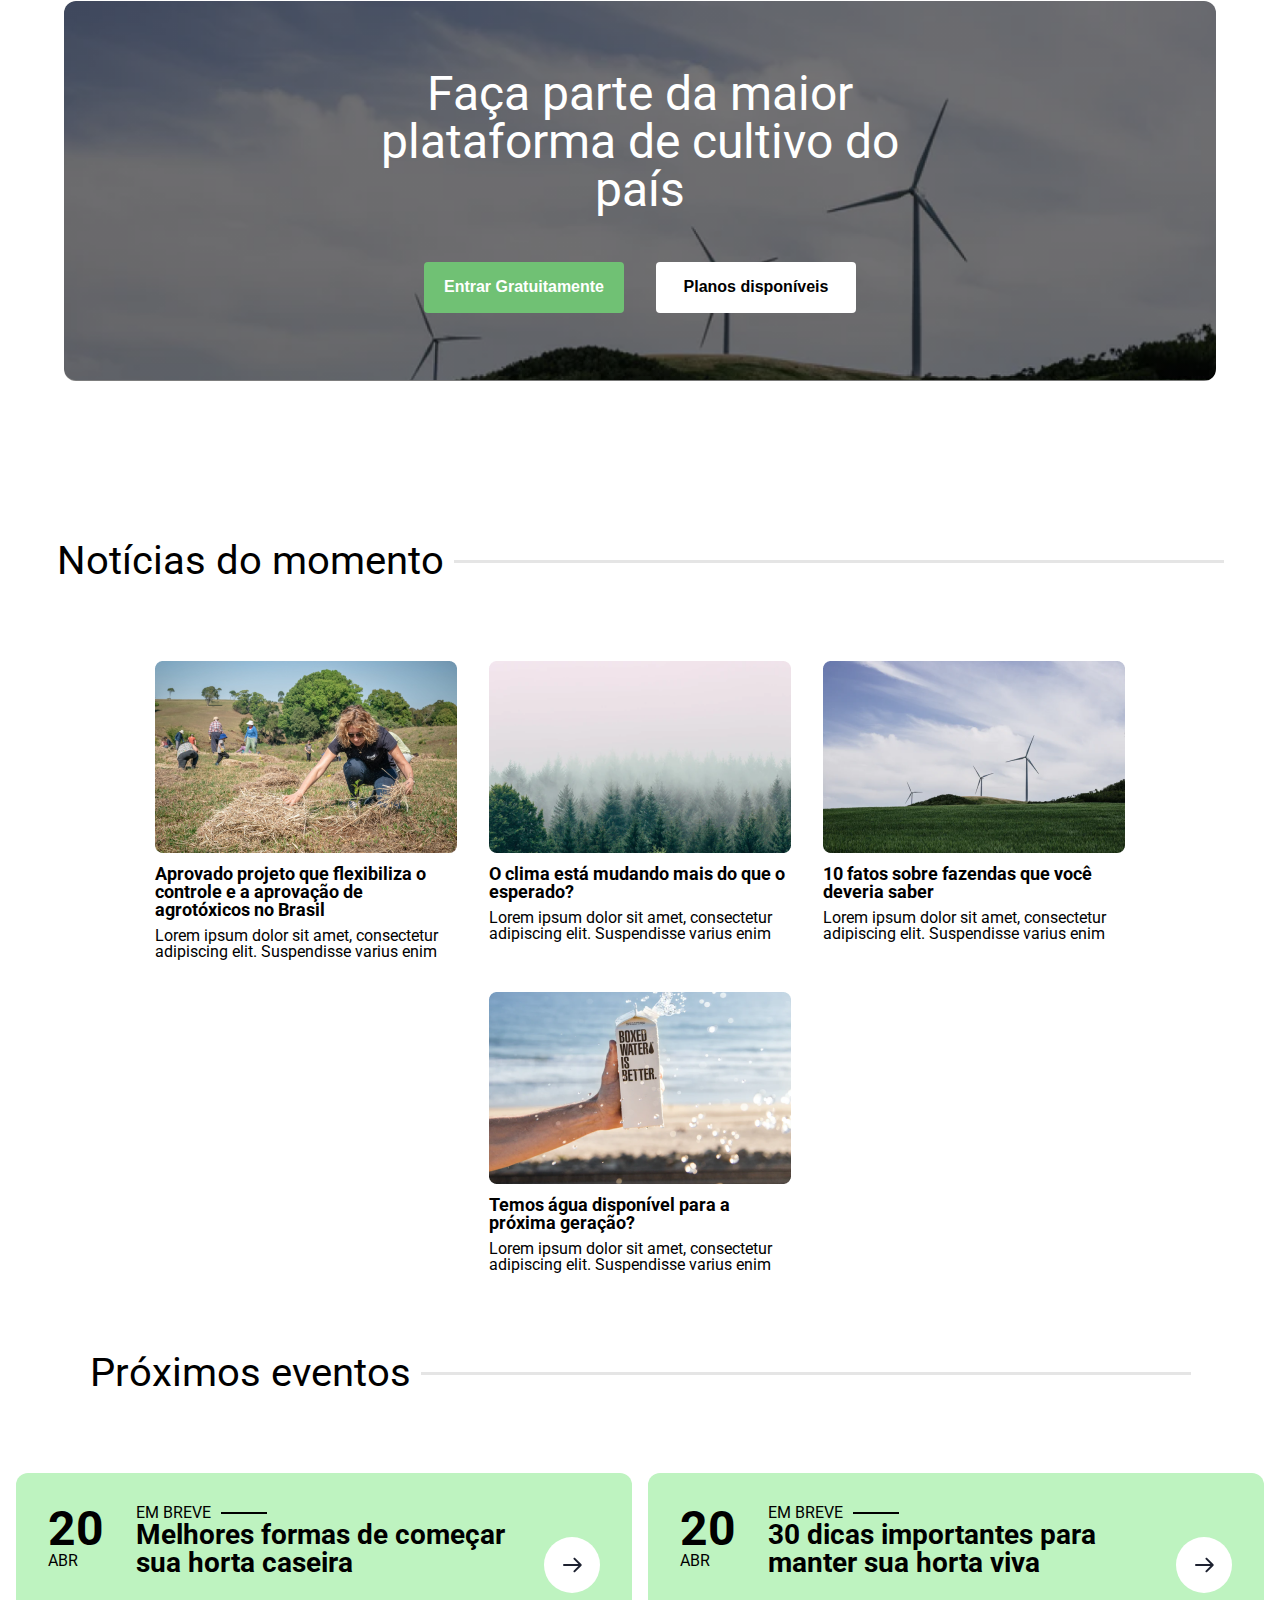
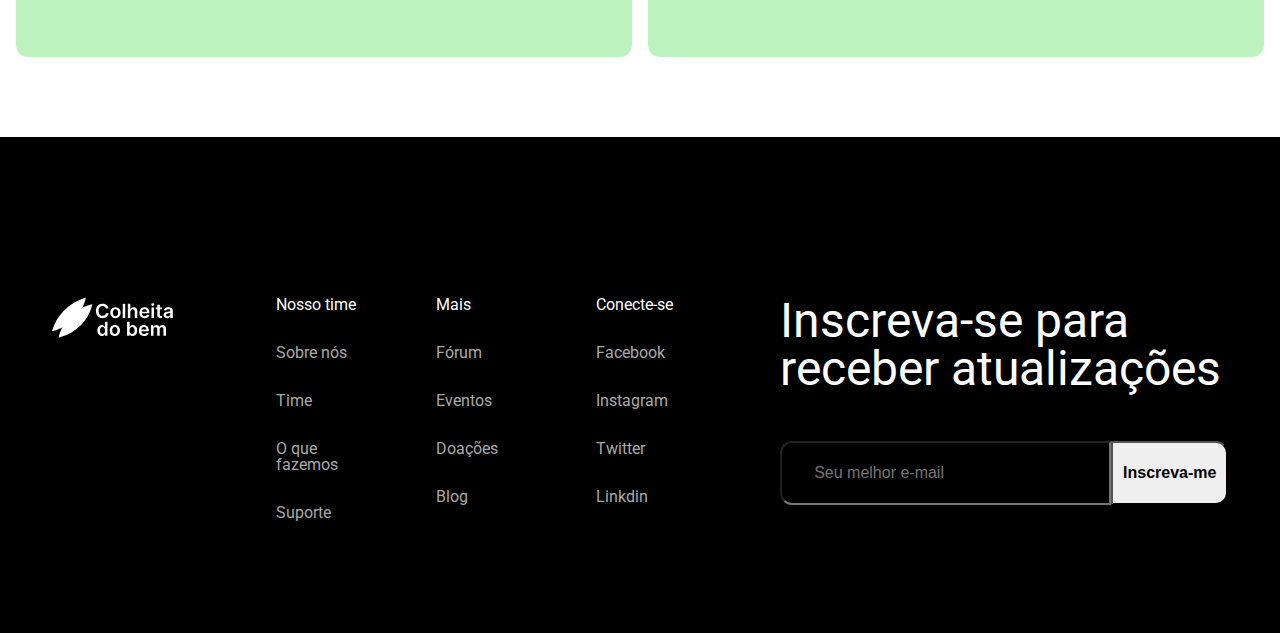
==== commit 2684d80f: "pagina sobre nós" ====
--- a/pages/about.html
+++ b/pages/about.html
@@ -10,6 +10,7 @@
     <link rel="preconnect" href="https://fonts.gstatic.com" crossorigin>
     <link href="https://fonts.googleapis.com/css2?family=Roboto:ital,wght@0,300;0,700;1,300;1,700&display=swap"
         rel="stylesheet">
+    <link href="https://fonts.googleapis.com/icon?family=Material+Icons" rel="stylesheet">
     <link rel="stylesheet" href="../style/reset.css">
     <link rel="stylesheet" href="../style/style.css">
     <link rel="stylesheet" href="../style/media.css">
@@ -58,10 +59,10 @@
                     </li>
 
                     <li class="header__menu__item login">
-                            <a href="#">
+                        <a href="#">
                             Log In
                         </a>
-                        </li>
+                    </li>
 
                 </ul>
             </nav>
@@ -83,9 +84,15 @@
                     tristique. Duis cursus, mi quis viverra ornare, eros dolor interdum nulla, ut commodo diam libero
                     vitae erat. Aenean faucibus nibh.</p>
                 <ul>
-                    <li><p>8K+</p><span>Tópicos criados</span></li>
-                    <li><p>2K+</p><span>Usuários</span></li>
-                    <li><p>500+</p><span>Assinantes premium</span></li>
+                    <li>
+                        <p>8K+</p><span>Tópicos criados</span>
+                    </li>
+                    <li>
+                        <p>2K+</p><span>Usuários</span>
+                    </li>
+                    <li>
+                        <p>500+</p><span>Assinantes premium</span>
+                    </li>
                 </ul>
             </div>
             <div class="publico__imagem">
--- a/style/style.css
+++ b/style/style.css
@@ -166,10 +166,6 @@
     width: 100%;
 }
 
-.aplicativo__wrapper {
-    background-color: #EFF7F2;
-    ;
-}
 
 .aplicativo__textos ul {
     border-left: 2px solid grey;
--- a/style/media.css
+++ b/style/media.css
@@ -32,7 +32,12 @@
     img {
         width: 100%;
     }
-
+    .card__botao img {
+        width: 40px;
+    }
+    .card__evento h2{
+        font-size: 24px;
+    }
     .play_video img {
         width: fit-content;
     }
@@ -186,12 +191,25 @@
         padding: 1em;
         background-repeat: no-repeat;
         background-size: cover;
+        color: #FFF;
+        justify-content: flex-start;
+    }
+    .aplicativo{
+        width: fit-content;
     }
 
     .aplicativo__imagem img {
         display: none;
     }
-
+    .evento__cards__item {
+        width: fit-content;
+        height: fit-content;
+        margin: 1em;
+        gap: 0.5em;
+        margin: 0.5em;
+    }
+    .card__evento h2 {
+        font-size: 20px;
 }
 
 /* celular */
@@ -379,16 +397,13 @@
     .eventos hr {
         width: 150px;
     }
+    .eventos h1{
+        margin-bottom:0 ;
+    }
 
     .eventos__cards {
         flex-direction: column;
         align-items: center;
-    }
-
-    .evento__cards__item {
-        width: fit-content;
-        height: fit-content;
-        margin: 1em;
     }
 
     .card__data__dia {
@@ -428,11 +443,6 @@
         width: 120px;
     }
 
-    .evento__cards__item {
-        gap: 0.5em;
-        margin: 0.5em;
-    }
-
     .card__evento {
         width: 150px;
     }
--- a/style/about.css
+++ b/style/about.css
@@ -1,9 +1,9 @@
-
 /* PUBLICO */
-.publico__wrapper{
+.publico__wrapper {
     display: flex;
     justify-content: center;
 }
+
 .publico {
     background-color: #000;
     color: #FFF;
@@ -12,44 +12,54 @@
     border-radius: 12px;
     padding: 2em 0 2em 2em;
 }
-.publico__textos{
+
+.publico__textos {
     width: 60%;
     display: flex;
     flex-direction: column;
     justify-content: center;
     gap: 20px;
 }
-.publico__textos h3{
+
+.publico__textos h3 {
     font-weight: 700;
 }
+
 .publico__textos h1 {
     font-size: 32px;
     font-weight: 700;
 }
+
 .publico__textos p {
-    color: darkgrey;
+    color: lightgrey;
 }
+
 .publico__textos ul {
     display: flex;
     gap: 10px;
 }
-.publico__textos ul li{
+
+.publico__textos ul li {
     display: flex;
     flex-direction: column;
 }
+
 .publico__textos ul li p {
     font-size: 24px;
     color: #FFF;
 }
+
 .publico__textos ul li span {
     font-size: 12px;
     color: darkgrey;
 }
-.publico__imagem{
+
+.publico__imagem {
     display: flex;
 }
+
 .publico__imagem img {
-width: 100%;
+    width: 100%;
 }
 
 
@@ -59,7 +69,7 @@
 
 
 /* CONHEÇA O TIME */
-.time__textos{
+.time__textos {
     display: flex;
     flex-direction: column;
     align-items: center;
@@ -71,10 +81,12 @@
     font-size: 48px;
     font-weight: 700;
 }
+
 .time__textos p {
     text-align: center;
     width: 80%;
 }
+
 .time__thumb ul {
     display: flex;
     flex-wrap: wrap;
@@ -86,7 +98,7 @@
     display: flex;
     flex-direction: column;
     align-items: center;
-    gap: 10px;  
+    gap: 10px;
 }
 
 .time__thumb__nome {
@@ -94,8 +106,57 @@
     font-weight: 700;
 }
 
-.time__thumb__links{
+.time__thumb__links {
     width: 50%;
     display: flex;
     justify-content: space-around;
+}
+
+@media (max-width: 767px) {
+    .publico {
+        background-image: linear-gradient(rgba(0, 0, 0, 0.5),
+                rgba(0, 0, 0, 0.5)), url('../assets/publico.png');
+                background-size: cover;
+                background-repeat: no-repeat;
+    }
+
+    .publico__textos {
+        width: fit-content;
+        margin-right: 1em;
+    }
+
+    .publico__imagem img {
+        display: none;
+    }
+.time__textos h1{
+    font-size: 38px;
+    margin: 0 0.5em;
+    text-align: center;
+}
+    .time__thumb ul li {
+        font-size: 18px;
+        text-align: center;
+        width: 130px;
+    }
+
+    .time__thumb__nome {
+        font-size: 18px;
+        text-align: center;
+    }
+
+    .time__thumb__cargo {
+        font-size: 14px;
+   }
+
+   .eventos__wrapper{
+    display: flex;
+    flex-direction: column;
+    align-items: center;
+   }
+   .eventos{
+    width: fit-content;
+   }
+   .eventos h1 {
+    margin: 0;
+   }
 }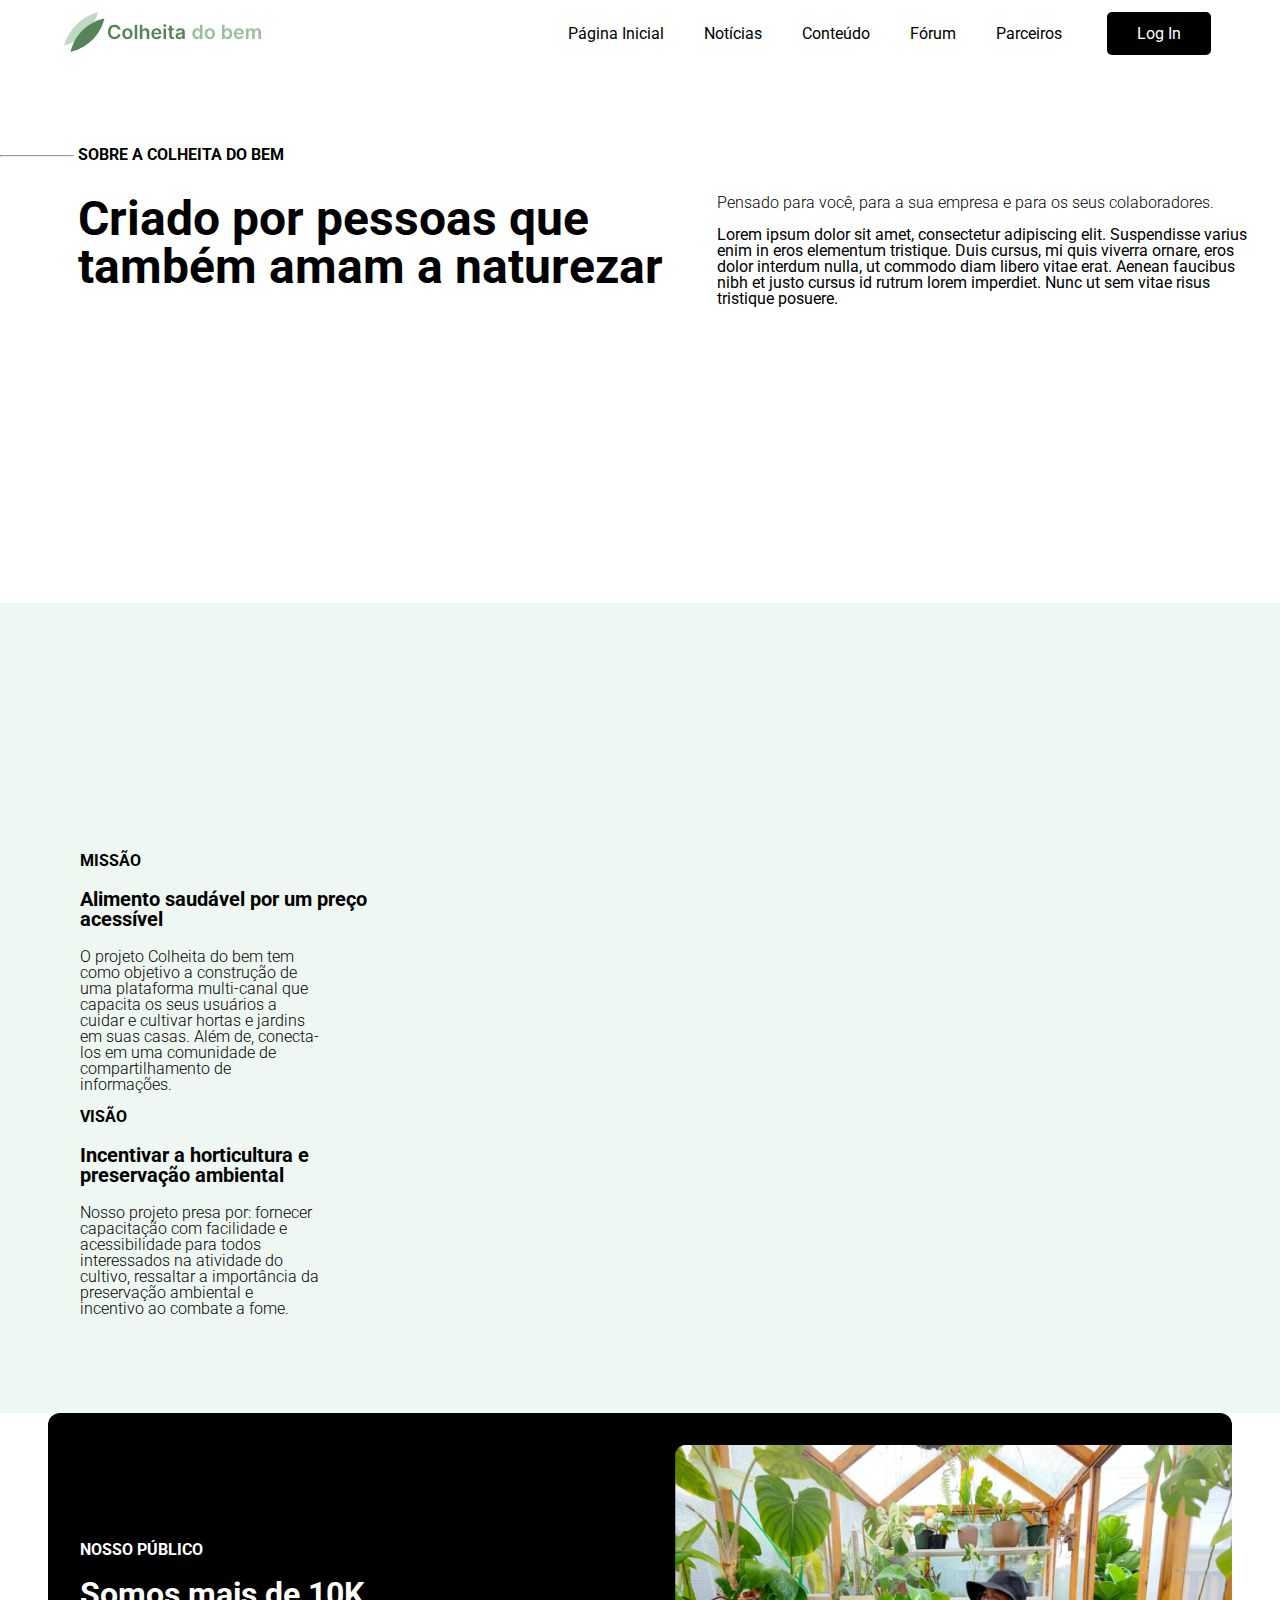
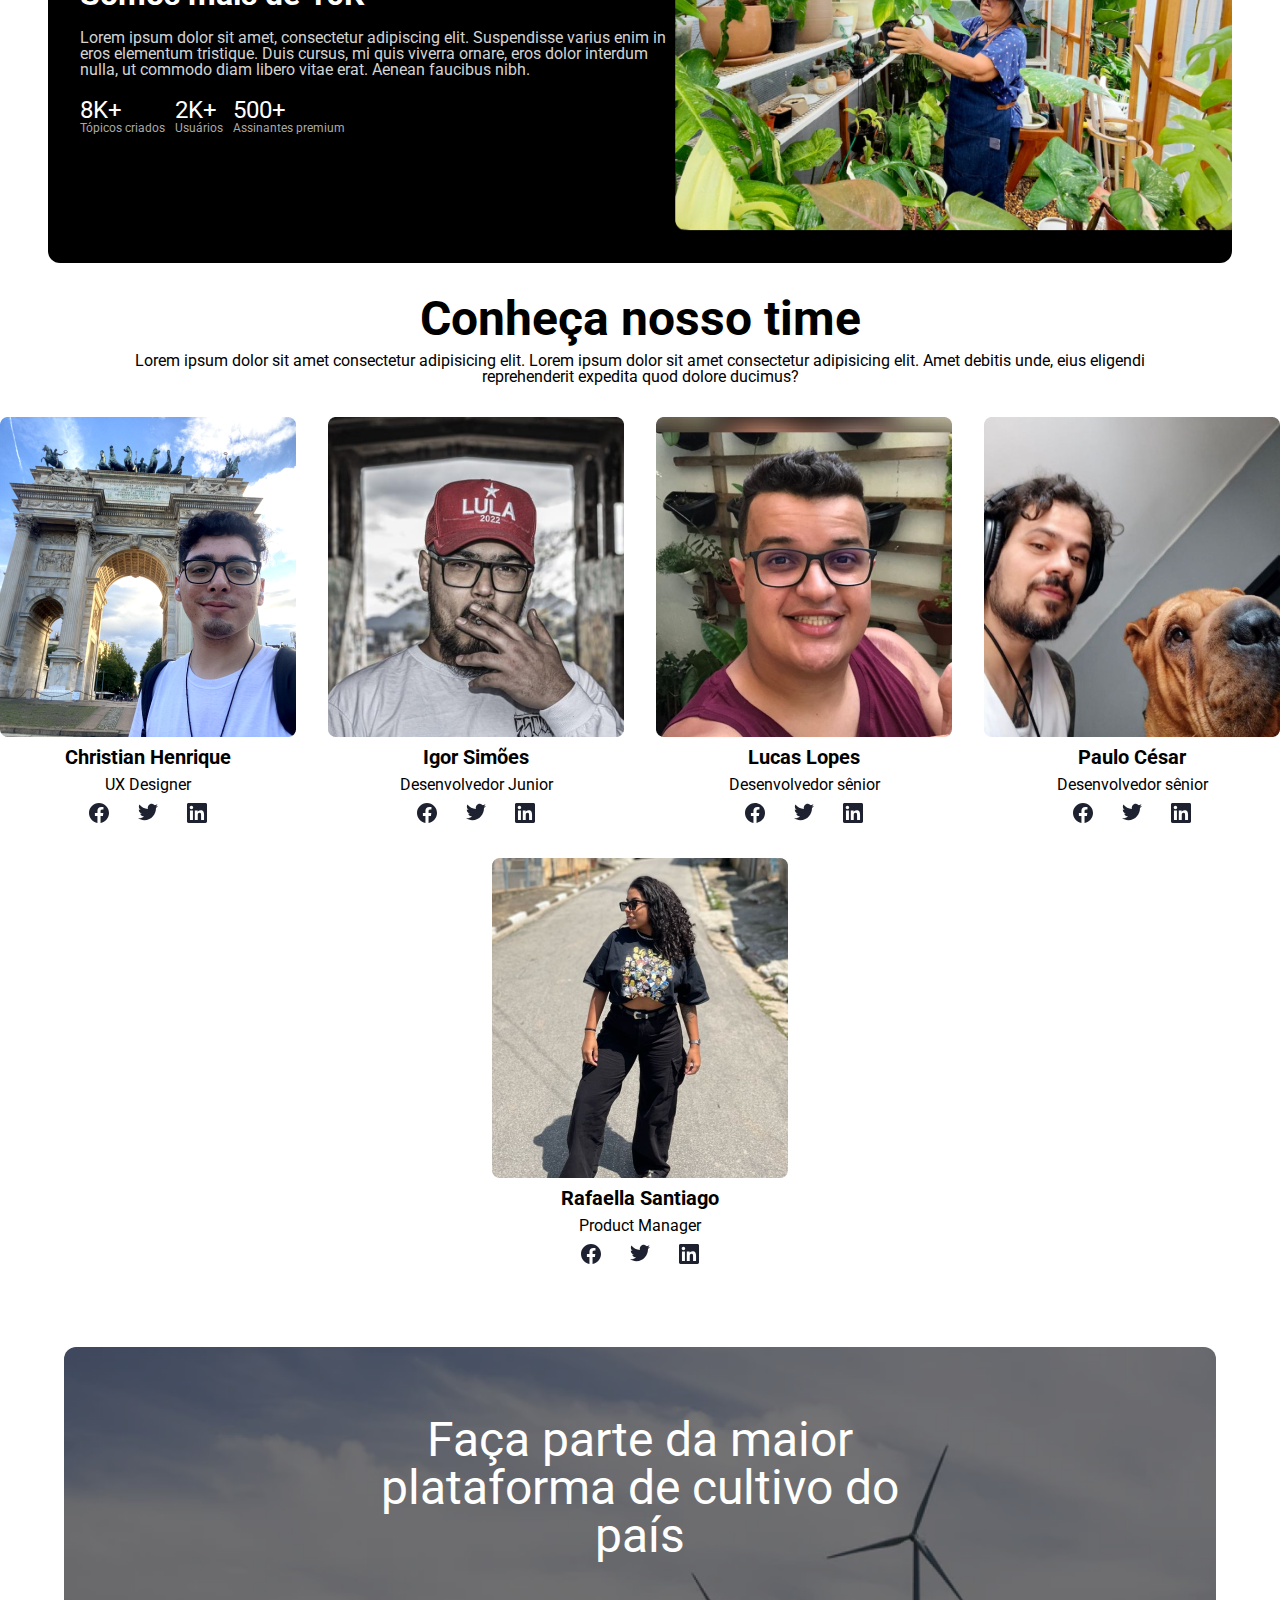
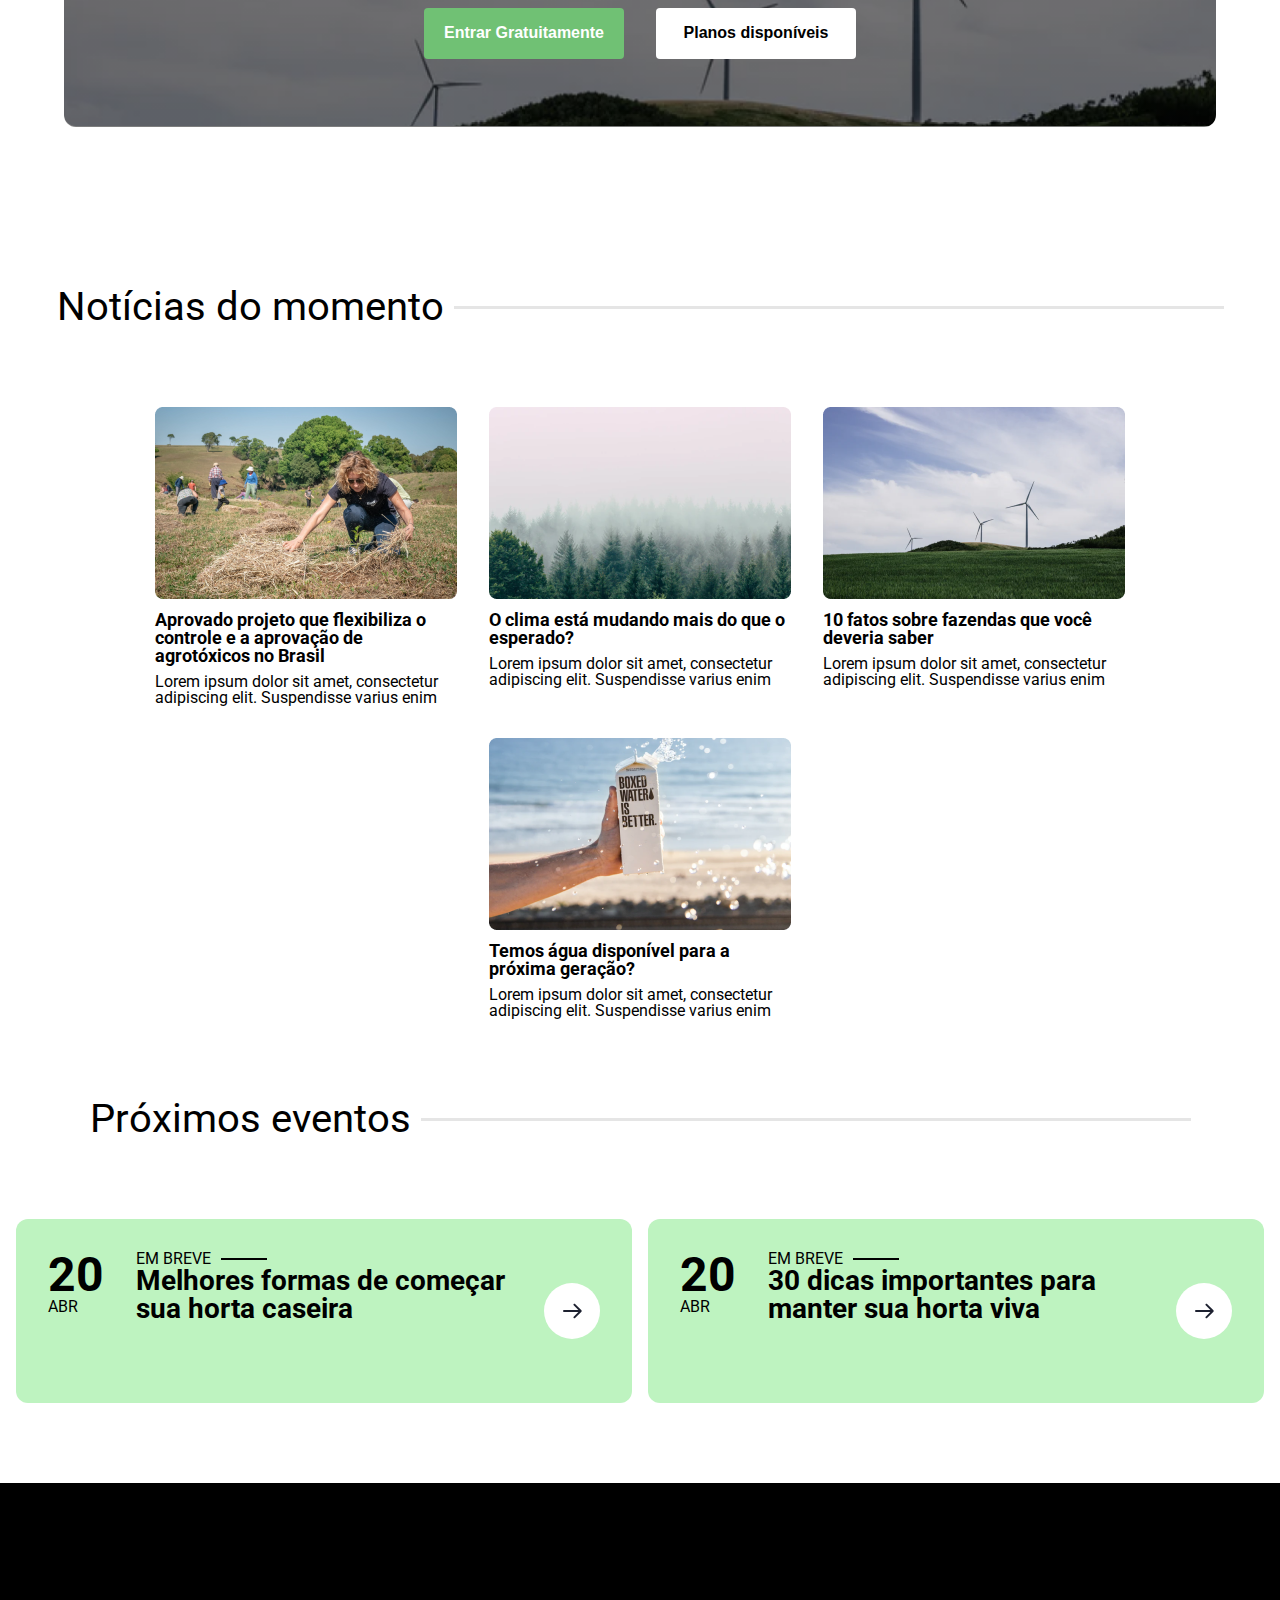
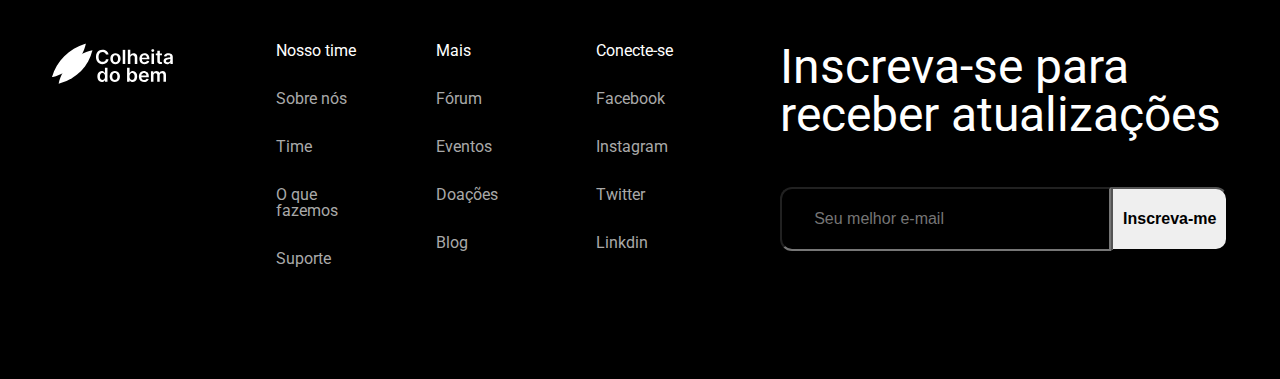
==== commit df75e67e: "front da pagina sobre nos" ====
--- a/pages/about.html
+++ b/pages/about.html
@@ -74,7 +74,59 @@
             </nav>
         </header>
     </section>
-
+    <section class="sobre-nos__wrapper">
+        <div class="sobre-nos">
+            <div class="respiro">
+                <hr width="72px">
+            </div>
+            <div class="sobre-nos__textos">
+                <a href="./pages/about.html">
+                    <h3>SOBRE A COLHEITA DO BEM</h3>
+                </a>
+                <div class="textos">
+                    <h1>Criado por pessoas que também amam a naturezar</h1>
+                    <div class="textos__descricao">
+                        <p>Pensado para você, para a sua empresa e para os seus colaboradores.</p>
+                        <span>
+                            Lorem ipsum dolor sit amet, consectetur adipiscing elit. Suspendisse varius enim in eros elementum
+                            tristique.
+                            Duis cursus, mi quis viverra ornare, eros dolor interdum nulla, ut commodo diam libero vitae erat.
+                            Aenean faucibus nibh et justo cursus id rutrum lorem imperdiet. Nunc ut sem vitae risus tristique
+                            posuere.
+                        </span>
+                    </div>
+                </div>
+
+            </div>
+            
+        </div>
+    </section>
+    <div class="video">
+        <iframe width="560" height="315" src="https://www.youtube.com/embed/rpAwCCQir04" title="YouTube video player" frameborder="0" allow="accelerometer; autoplay; clipboard-write; encrypted-media; gyroscope; picture-in-picture" allowfullscreen></iframe>
+    </div>
+    <section class="missao__wrapper">
+        <div class="missao">
+            <div class="missao__textos">
+                    <h3>MISSÃO</h3>
+                <div class="textos">
+                    <h1>Alimento saudável por um preço acessível</h1>
+                    <div class="textos__descricao">
+                        <p>O projeto Colheita do bem tem como objetivo a construção de uma plataforma multi-canal que capacita os seus usuários a cuidar e cultivar hortas e jardins em suas casas. Além de, conecta-los em uma comunidade de compartilhamento de informações.</p>
+                    </div>
+                </div>
+            </div>
+            <div class="visao__textos">
+                    <h3>VISÃO</h3>
+                <div class="textos">
+                    <h1>Incentivar a horticultura e preservação ambiental</h1>
+                    <div class="textos__descricao">
+                        <p>Nosso projeto presa por: fornecer capacitação com facilidade e acessibilidade para todos interessados na atividade do cultivo, ressaltar a importância da preservação ambiental e incentivo ao combate a fome.</p>
+                    </div>
+                </div>
+            </div>
+            
+        </div>
+    </section>
     <section class="publico__wrapper">
         <div class="publico">
             <div class="publico__textos">
--- a/style/about.css
+++ b/style/about.css
@@ -1,3 +1,59 @@
+/* TEXTOS */
+.textos{
+    display: flex;
+    
+}
+.sobre-nos{
+    width: 100%;
+}
+.textos__descricao{
+    width: 80%;
+}
+.textos p{
+    font-size: 20px;
+   font-weight: 700;
+   margin-bottom: 1em;
+}   
+/* VIDEO */
+.video{
+    display: flex;
+    justify-content: center;
+}
+.video iframe{
+    width: 80%;
+    height: 400px;
+}
+/* MISSAO E VISAO */
+.missao__wrapper{
+    background-color: #EFF7F2;
+    padding: 5em;
+    margin-top: -200px;
+    padding-top: 250px;
+}
+.missao__textos, .visao__textos{
+    display: flex;
+    flex-direction: column;
+    width: 300px;
+    
+}
+.missao__textos .textos, .visao__textos .textos{
+    display: flex;
+    flex-direction: column;
+}
+
+.missao__textos h3, .visao__textos h3{
+    font-weight: 700;
+}
+.missao__textos .textos h1, .visao__textos .textos h1 {
+    font-size: 20px;
+    font-weight: 700;
+    margin: 1em 0;
+}
+.textos__descricao p{
+    font-weight: 300;
+    font-size: 16px;
+}
+
 /* PUBLICO */
 .publico__wrapper {
     display: flex;
